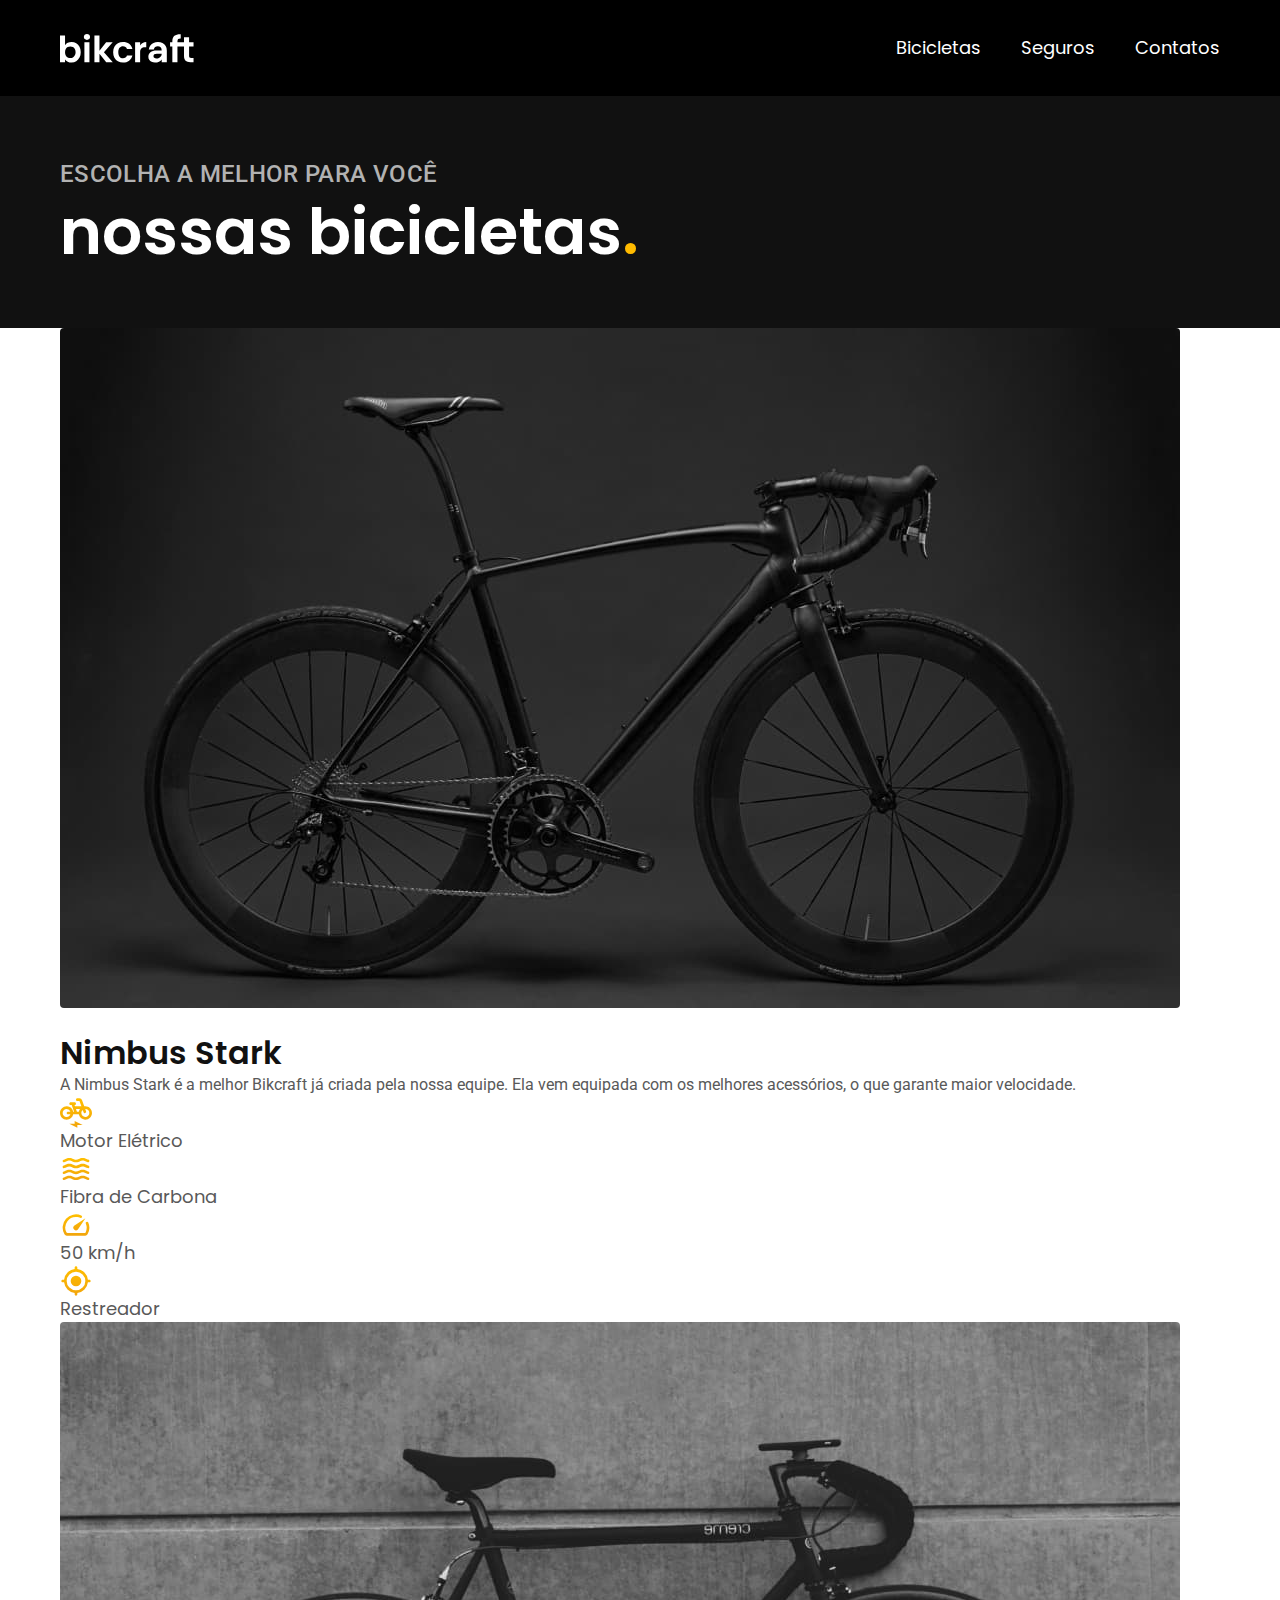
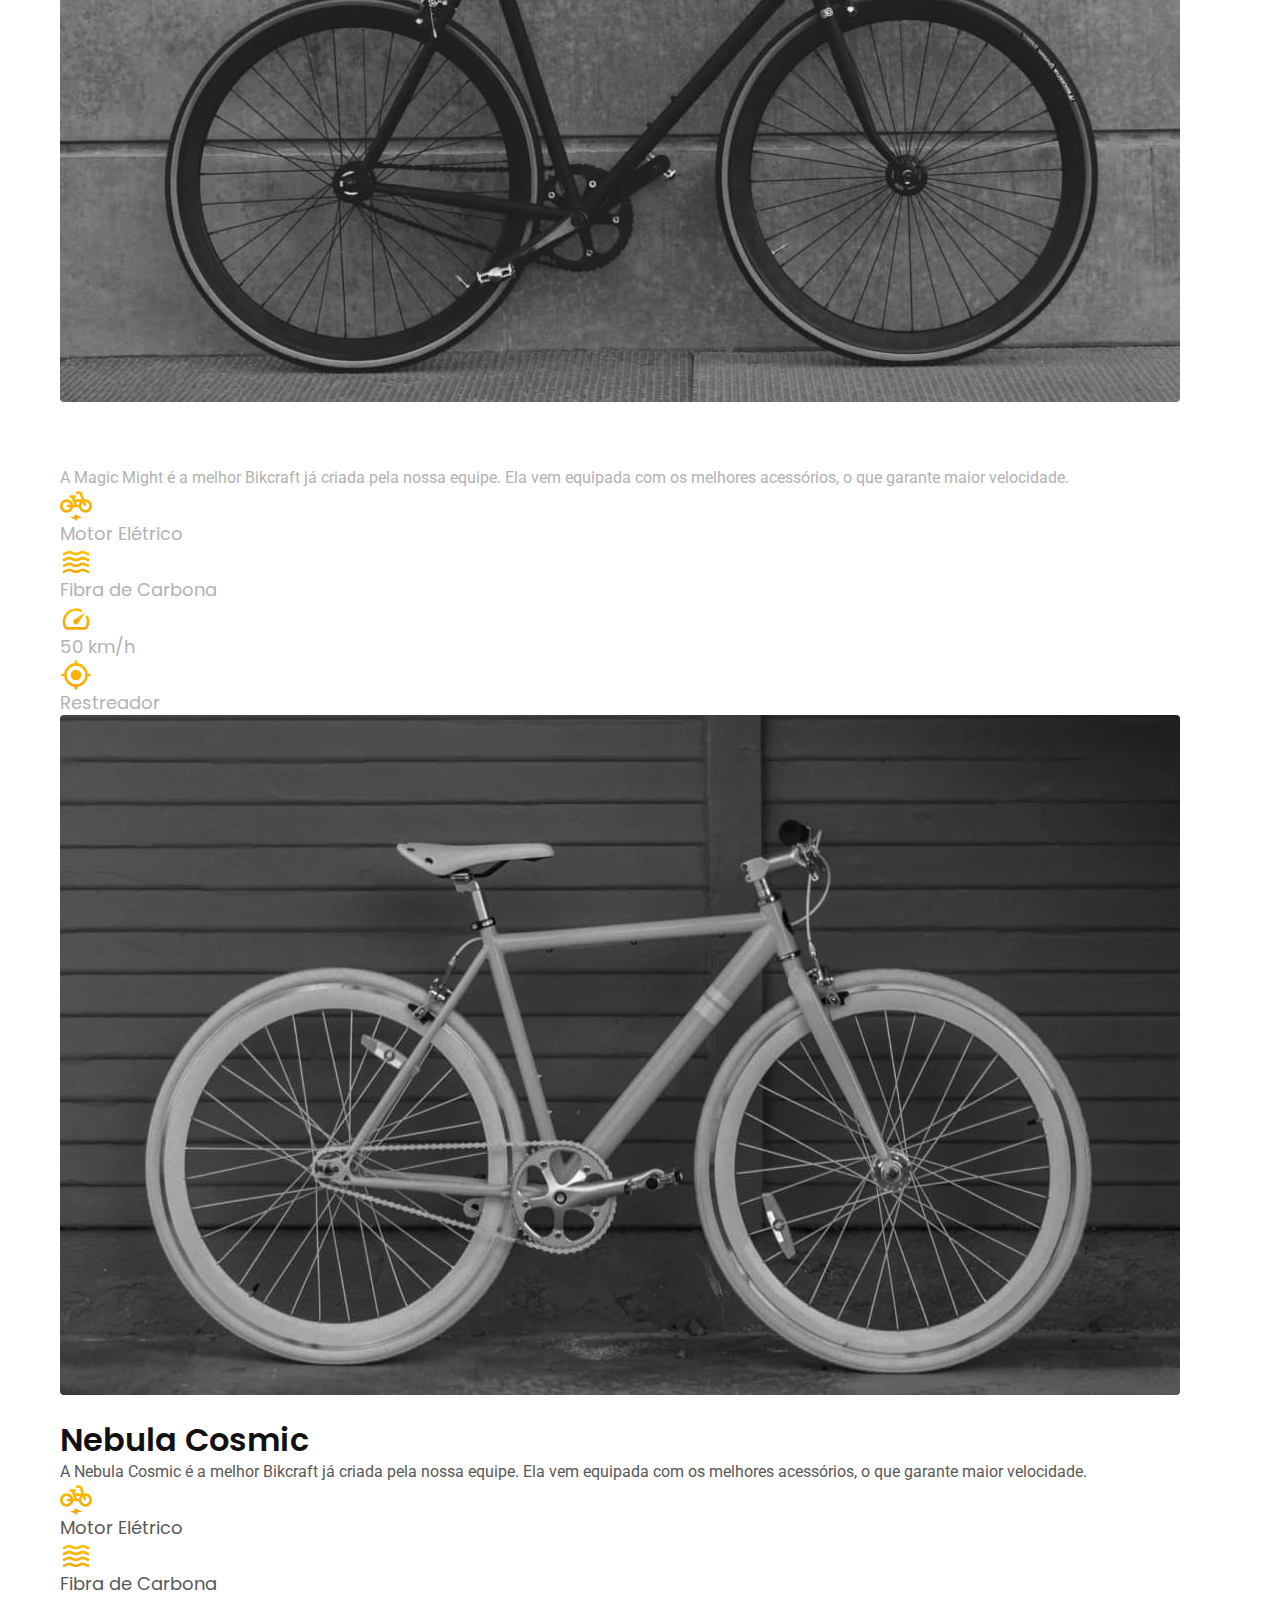
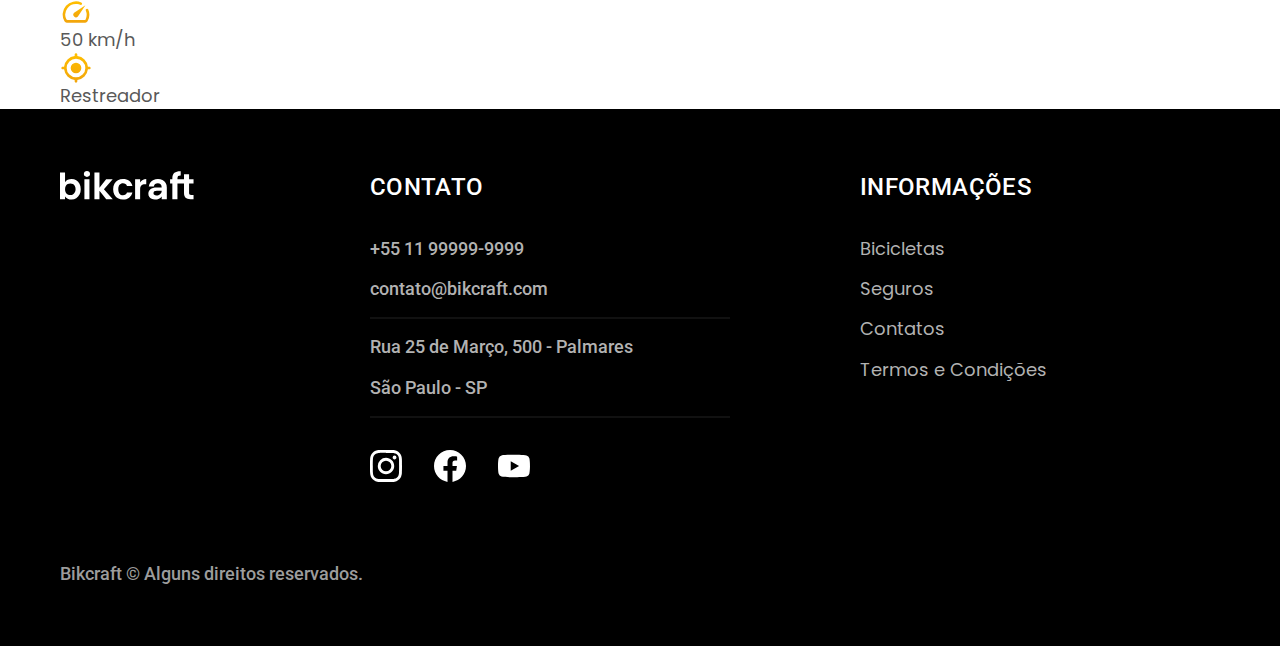
==== bicicletas.html @ e934ef9c "pagina das bicicletas" ====
<!DOCTYPE html>
<html lang="pt-BR">

<head>
  <meta charset="UTF-8">
  <meta name="viewport" content="width=device-width, initial-scale=1.0">

  <title>Bicicletas | Bikcraft</title>
  <meta name="description" content="Seleção de bicicletas bikcraft">

  <link rel="stylesheet" href="./css/style.css">

  <link rel="preconnect" href="https://fonts.googleapis.com">
  <link rel="preconnect" href="https://fonts.gstatic.com" crossorigin>
  <link href="https://fonts.googleapis.com/css2?family=Merriweather:ital,wght@1,900&family=Poppins:wght@400;600&family=Roboto:wght@400;500&display=swap" rel="stylesheet">

</head>

<body id="bicicletas">
  <header class="header-bg">
    <div class="header container">
      <a href="./">
        <img src="./img/bikcraft.svg" alt="Bikcraft">
      </a>
      <nav aria-label="primaria">
        <ul class="header-menu font-1-m cor-0">
          <li><a href="./bicicletas.html">Bicicletas</a></li>
          <li><a href="./seguros.html">Seguros</a></li>
          <li><a href="./contato.html">Contatos</a></li>
        </ul>
      </nav>
    </div>
  </header>

  <main>
    <div class="titulo-bg">
      <div class="titulo container">
        <p class="font-2-l-b cor-5">Escolha a melhor para você</p>
        <h1 class="font-1-xxl cor-0">nossas bicicletas<span class="cor-p1">.</span> </h1>
      </div>
    </div>

    <!-- 1 -->
    <div class="bicicletas-bg">
      <div class="bicicletas container">
        <div class="bicicletas-imagem">
          <img src="./img/bicicletas/nimbus.jpg" alt="bicicleta preta">
          <span class="font-2-m cor-0">R$ 4999</span>
        </div>
        <div class="bicicletas-conteudo">
          <h2 class="font-1-xl">Nimbus Stark</h2>
          <p class="font-2-s cor-8">A Nimbus Stark é a melhor Bikcraft já criada pela nossa equipe. Ela vem equipada com os melhores acessórios, o que garante maior velocidade.</p>
          <ul class="font-1-m cor-8">
            <li>
              <img src="./img/icones/eletrica.svg" alt="">
              Motor Elétrico
            </li>
            <li>
              <img src="./img/icones/carbono.svg" alt="">
              Fibra de Carbona
            </li>
            <li>
              <img src="./img/icones/velocidade.svg" alt="">
              50 km/h
            </li>
            <li>
              <img src="./img/icones/rastreador.svg" alt="">
              Restreador
            </li>
          </ul>
        </div>
      </div>
    </div>
    <!-- 2 -->
    <div class="bicicletas-bg">
      <div class="bicicletas container">
        <div class="bicicletas-imagem">
          <img src="./img/bicicletas/magic.jpg" alt="bicicleta preta">
          <span class="font-2-m cor-0">R$ 3999</span>
        </div>
        <div class="bicicletas-conteudo">
          <h2 class="font-1-xl cor-0">Magic Might</h2>
          <p class="font-2-s cor-5">A Magic Might é a melhor Bikcraft já criada pela nossa equipe. Ela vem equipada com os melhores acessórios, o que garante maior velocidade.</p>
          <ul class="font-1-m cor-5">
            <li>
              <img src="./img/icones/eletrica.svg" alt="">
              Motor Elétrico
            </li>
            <li>
              <img src="./img/icones/carbono.svg" alt="">
              Fibra de Carbona
            </li>
            <li>
              <img src="./img/icones/velocidade.svg" alt="">
              50 km/h
            </li>
            <li>
              <img src="./img/icones/rastreador.svg" alt="">
              Restreador
            </li>
          </ul>
        </div>
      </div>
    </div>
    <!-- 3 -->
    <div class="bicicletas-bg">
      <div class="bicicletas container">
        <div class="bicicletas-imagem">
          <img src="./img/bicicletas/nebula.jpg" alt="bicicleta preta">
          <span class="font-2-m cor-0">R$ 2999</span>
        </div>
        <div class="bicicletas-conteudo">
          <h2 class="font-1-xl">Nebula Cosmic</h2>
          <p class="font-2-s cor-8">A Nebula Cosmic é a melhor Bikcraft já criada pela nossa equipe. Ela vem equipada com os melhores acessórios, o que garante maior velocidade.</p>
          <ul class="font-1-m cor-8">
            <li>
              <img src="./img/icones/eletrica.svg" alt="">
              Motor Elétrico
            </li>
            <li>
              <img src="./img/icones/carbono.svg" alt="">
              Fibra de Carbona
            </li>
            <li>
              <img src="./img/icones/velocidade.svg" alt="">
              50 km/h
            </li>
            <li>
              <img src="./img/icones/rastreador.svg" alt="">
              Restreador
            </li>
          </ul>
        </div>
      </div>
    </div>

  </main>

  <footer class="footer-bg">
    <div class="footer container">
      <img src="./img/bikcraft.svg" alt="bikcraft">
      <div class="footer-contato">
        <h3 class="font-2-l-b cor-0">Contato</h3>
        <ul class="font-2-m cor-5">
          <li><a href="tel:+5511999999999">+55 11 99999-9999</a></li>
          <li><a href="mailto:contato@bikcraft.com">contato@bikcraft.com</a></li>
          <li>Rua 25 de Março, 500 - Palmares</li>
          <li>São Paulo - SP</li>
        </ul>
        <div class="footer-redes">
          <a href="./">
            <img src="./img/redes/instagram.svg" alt="Instagram">
          </a>
          <a href="./">
            <img src="./img/redes/facebook.svg" alt="Facebook">
          </a>
          <a href="./">
            <img src="./img/redes/youtube.svg" alt="Youtube">
          </a>
        </div>
      </div>
      <div class="footer-informacoes">
        <h3 class="font-2-l-b cor-0">Informações</h3>
        <nav>
          <ul class="font-1-m cor-5">
            <li><a href="./bicicletas.html">Bicicletas</a></li>
            <li><a href="./seguros.html">Seguros</a></li>
            <li><a href="./contato.html">Contatos</a></li>
            <li><a href="./termos.html">Termos e Condições</a></li>
          </ul>
        </nav>
      </div>
      <p class="footer-copy font-2-m cor-6">Bikcraft © Alguns direitos reservados.</p>
    </div>
  </footer>
</body>
---- css/style.css ----
@import './global/global.css';
@import './utilidades/tipografia.css';
@import './utilidades/cores.css';

@import './global/header.css';
@import './global/footer.css';

/* Utilidades */
@import './utilidades/componentes.css';

/* Home */
@import './home/introducao.css';
@import './home/tecnologia.css';
@import './home/parceiros.css';
@import './home/depoimento.css';

/* Bicicletas */
@import './bicicletas/bicicletas-lista.css';
@import './bicicletas/bicicletas.css';

/* Seguros */
@import './seguros/seguros.css';

/* Termos */
@import './termos/termos.css';
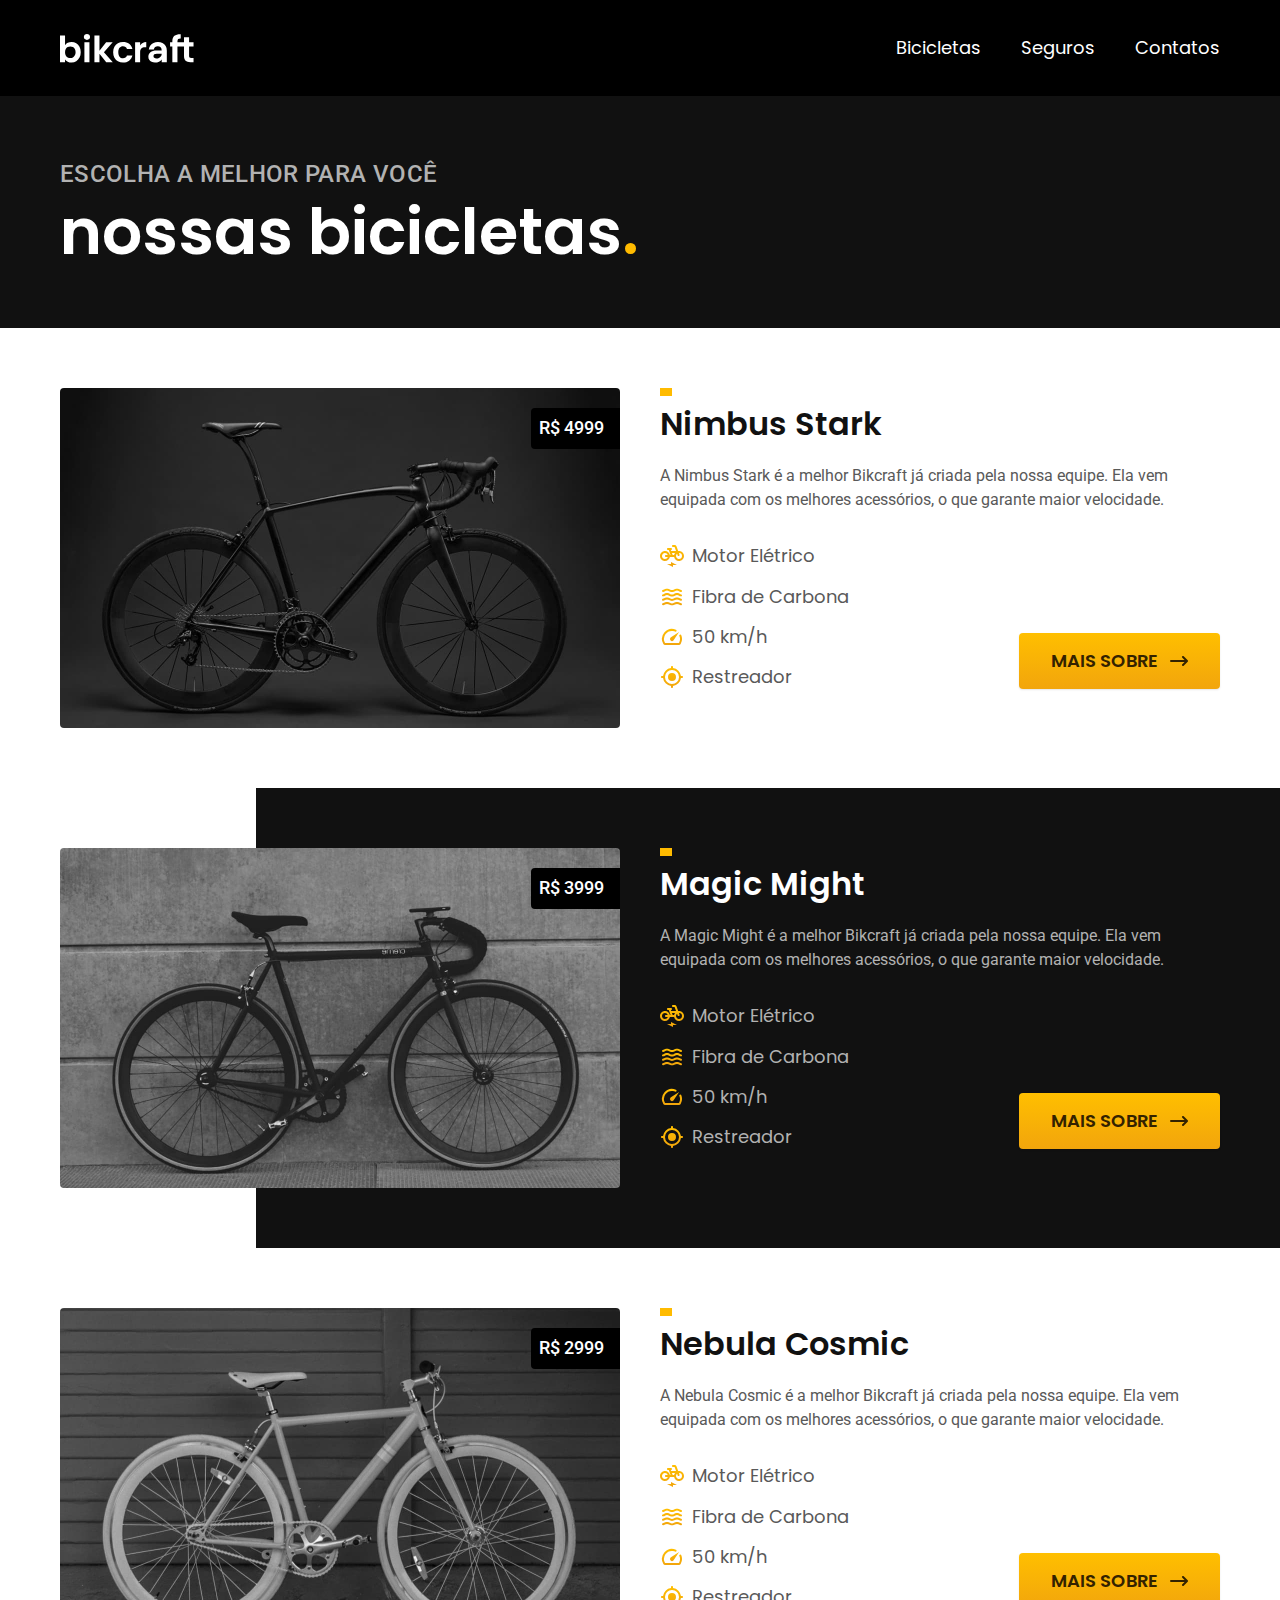
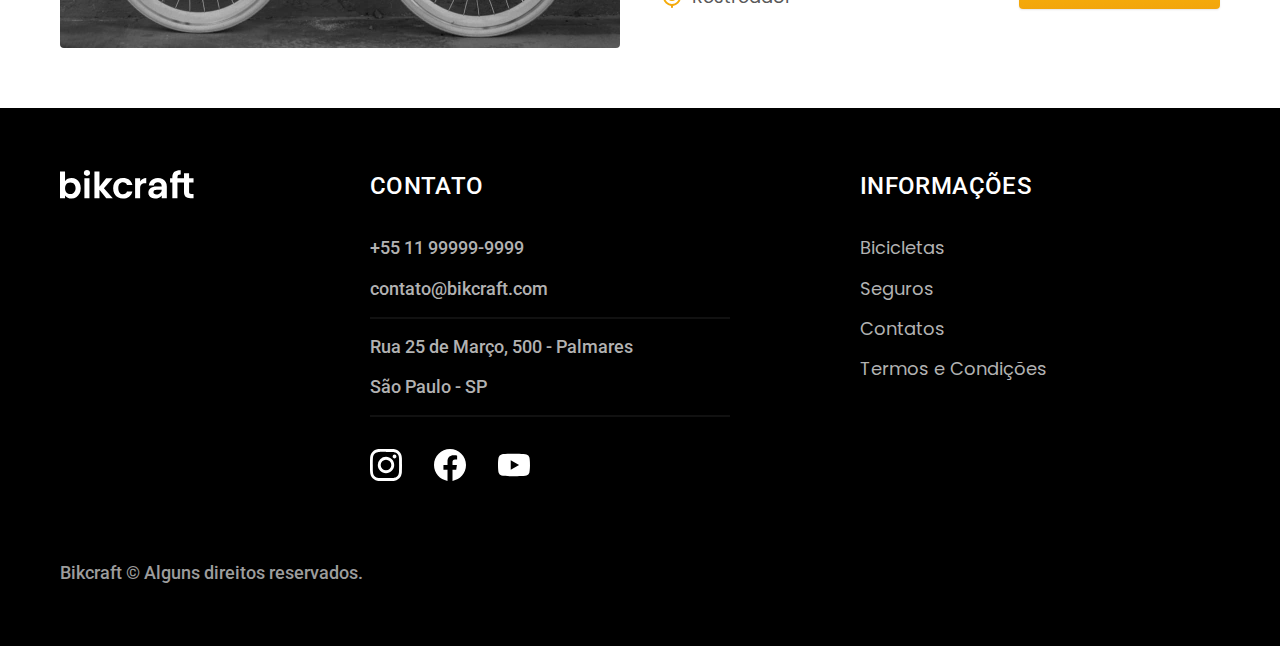
==== commit f7ba1300: "pagina das bicicletas" ====
--- a/bicicletas.html
+++ b/bicicletas.html
@@ -41,34 +41,33 @@
     </div>
 
     <!-- 1 -->
-    <div class="bicicletas-bg">
-      <div class="bicicletas container">
-        <div class="bicicletas-imagem">
-          <img src="./img/bicicletas/nimbus.jpg" alt="bicicleta preta">
-          <span class="font-2-m cor-0">R$ 4999</span>
-        </div>
-        <div class="bicicletas-conteudo">
-          <h2 class="font-1-xl">Nimbus Stark</h2>
-          <p class="font-2-s cor-8">A Nimbus Stark é a melhor Bikcraft já criada pela nossa equipe. Ela vem equipada com os melhores acessórios, o que garante maior velocidade.</p>
-          <ul class="font-1-m cor-8">
-            <li>
-              <img src="./img/icones/eletrica.svg" alt="">
-              Motor Elétrico
-            </li>
-            <li>
-              <img src="./img/icones/carbono.svg" alt="">
-              Fibra de Carbona
-            </li>
-            <li>
-              <img src="./img/icones/velocidade.svg" alt="">
-              50 km/h
-            </li>
-            <li>
-              <img src="./img/icones/rastreador.svg" alt="">
-              Restreador
-            </li>
-          </ul>
-        </div>
+    <div class="bicicletas container">
+      <div class="bicicletas-imagem">
+        <img src="./img/bicicletas/nimbus.jpg" alt="bicicleta preta">
+        <span class="font-2-m cor-0">R$ 4999</span>
+      </div>
+      <div class="bicicletas-conteudo">
+        <h2 class="font-1-xl">Nimbus Stark</h2>
+        <p class="font-2-s cor-8">A Nimbus Stark é a melhor Bikcraft já criada pela nossa equipe. Ela vem equipada com os melhores acessórios, o que garante maior velocidade.</p>
+        <ul class="font-1-m cor-8">
+          <li>
+            <img src="./img/icones/eletrica.svg" alt="">
+            Motor Elétrico
+          </li>
+          <li>
+            <img src="./img/icones/carbono.svg" alt="">
+            Fibra de Carbona
+          </li>
+          <li>
+            <img src="./img/icones/velocidade.svg" alt="">
+            50 km/h
+          </li>
+          <li>
+            <img src="./img/icones/rastreador.svg" alt="">
+            Restreador
+          </li>
+        </ul>
+        <a class="botao seta" href="./bicicletas/nimbus.html">Mais Sobre</a>
       </div>
     </div>
     <!-- 2 -->
@@ -99,41 +98,40 @@
               Restreador
             </li>
           </ul>
+          <a class="botao seta" href="./bicicletas/magic.html">Mais Sobre</a>
         </div>
       </div>
     </div>
     <!-- 3 -->
-    <div class="bicicletas-bg">
-      <div class="bicicletas container">
-        <div class="bicicletas-imagem">
-          <img src="./img/bicicletas/nebula.jpg" alt="bicicleta preta">
-          <span class="font-2-m cor-0">R$ 2999</span>
-        </div>
-        <div class="bicicletas-conteudo">
-          <h2 class="font-1-xl">Nebula Cosmic</h2>
-          <p class="font-2-s cor-8">A Nebula Cosmic é a melhor Bikcraft já criada pela nossa equipe. Ela vem equipada com os melhores acessórios, o que garante maior velocidade.</p>
-          <ul class="font-1-m cor-8">
-            <li>
-              <img src="./img/icones/eletrica.svg" alt="">
-              Motor Elétrico
-            </li>
-            <li>
-              <img src="./img/icones/carbono.svg" alt="">
-              Fibra de Carbona
-            </li>
-            <li>
-              <img src="./img/icones/velocidade.svg" alt="">
-              50 km/h
-            </li>
-            <li>
-              <img src="./img/icones/rastreador.svg" alt="">
-              Restreador
-            </li>
-          </ul>
-        </div>
+    <div class="bicicletas container">
+      <div class="bicicletas-imagem">
+        <img src="./img/bicicletas/nebula.jpg" alt="bicicleta preta">
+        <span class="font-2-m cor-0">R$ 2999</span>
+      </div>
+      <div class="bicicletas-conteudo">
+        <h2 class="font-1-xl">Nebula Cosmic</h2>
+        <p class="font-2-s cor-8">A Nebula Cosmic é a melhor Bikcraft já criada pela nossa equipe. Ela vem equipada com os melhores acessórios, o que garante maior velocidade.</p>
+        <ul class="font-1-m cor-8">
+          <li>
+            <img src="./img/icones/eletrica.svg" alt="">
+            Motor Elétrico
+          </li>
+          <li>
+            <img src="./img/icones/carbono.svg" alt="">
+            Fibra de Carbona
+          </li>
+          <li>
+            <img src="./img/icones/velocidade.svg" alt="">
+            50 km/h
+          </li>
+          <li>
+            <img src="./img/icones/rastreador.svg" alt="">
+            Restreador
+          </li>
+        </ul>
+        <a class="botao seta" href="./bicicletas/nebula.html">Mais Sobre</a>
       </div>
     </div>
-
   </main>
 
   <footer class="footer-bg">
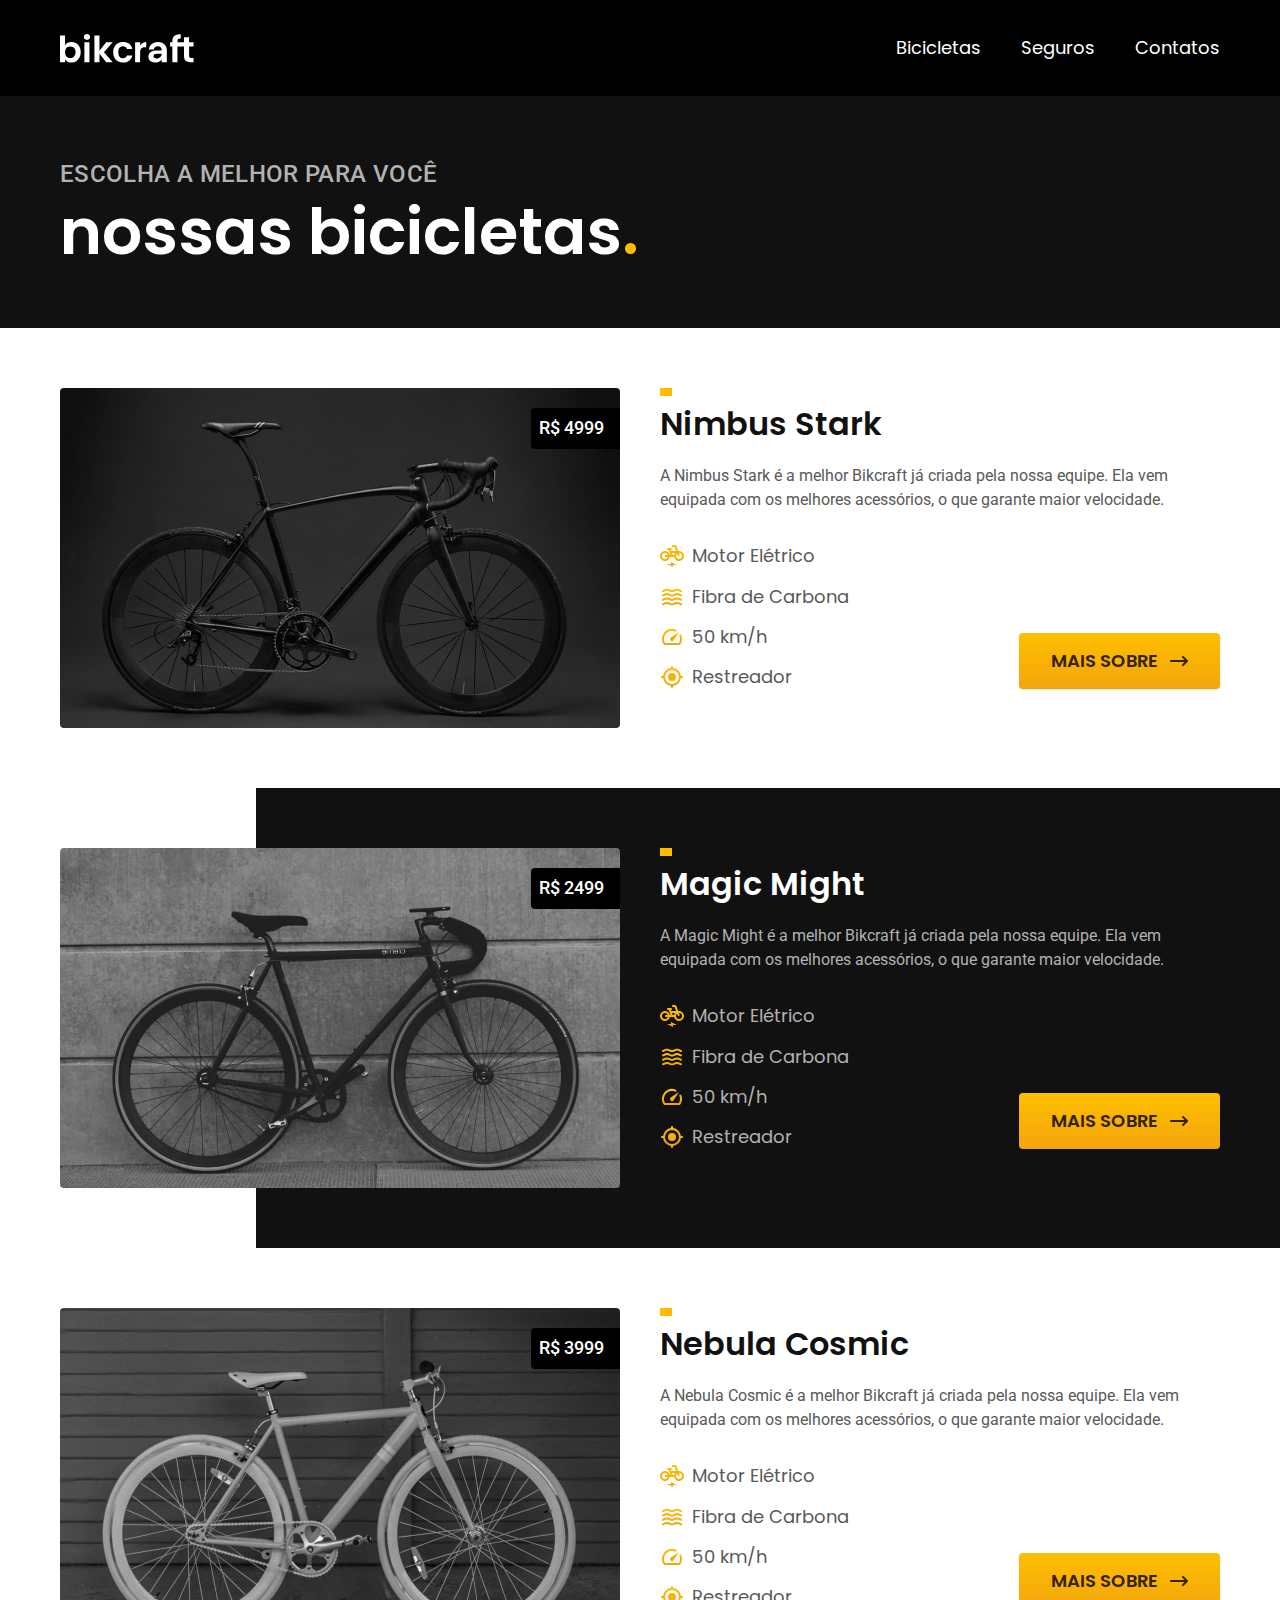
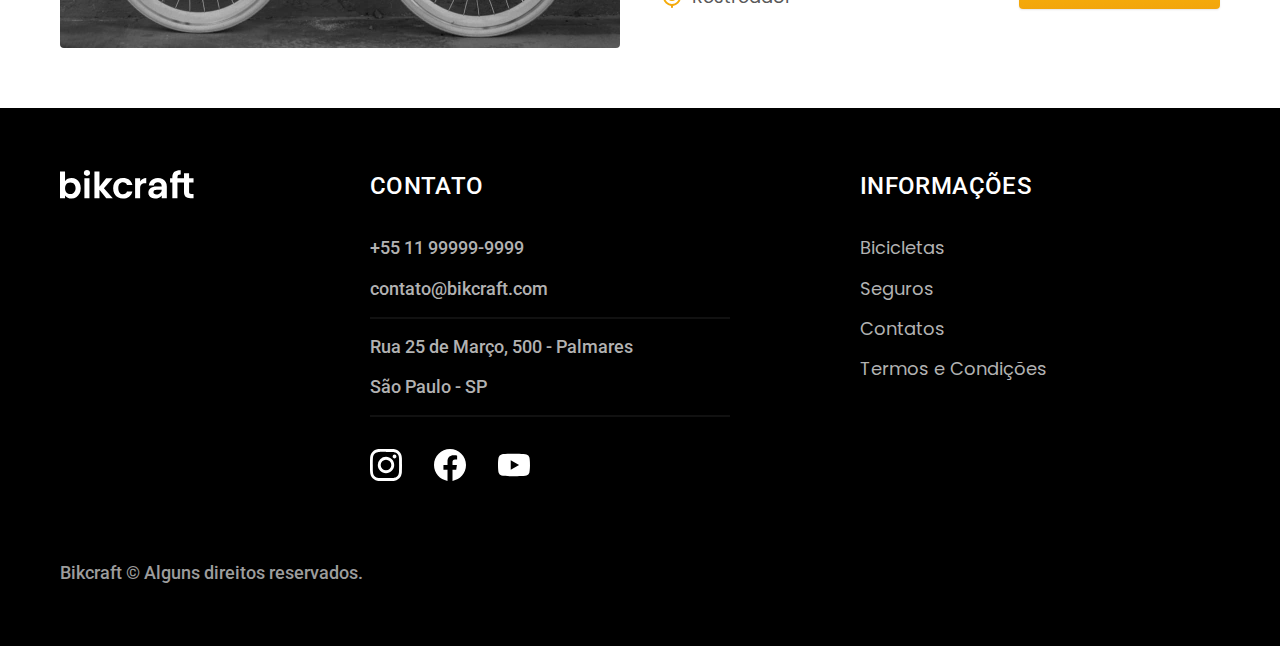
==== commit 18090e2c: "paginas das bicicletas" ====
--- a/bicicletas.html
+++ b/bicicletas.html
@@ -75,7 +75,7 @@
       <div class="bicicletas container">
         <div class="bicicletas-imagem">
           <img src="./img/bicicletas/magic.jpg" alt="bicicleta preta">
-          <span class="font-2-m cor-0">R$ 3999</span>
+          <span class="font-2-m cor-0">R$ 2499</span>
         </div>
         <div class="bicicletas-conteudo">
           <h2 class="font-1-xl cor-0">Magic Might</h2>
@@ -106,7 +106,7 @@
     <div class="bicicletas container">
       <div class="bicicletas-imagem">
         <img src="./img/bicicletas/nebula.jpg" alt="bicicleta preta">
-        <span class="font-2-m cor-0">R$ 2999</span>
+        <span class="font-2-m cor-0">R$ 3999</span>
       </div>
       <div class="bicicletas-conteudo">
         <h2 class="font-1-xl">Nebula Cosmic</h2>
--- a/css/style.css
+++ b/css/style.css
@@ -18,8 +18,13 @@
 @import './bicicletas/bicicletas-lista.css';
 @import './bicicletas/bicicletas.css';
 
+/* Bicicleta */
+@import './bicicleta/bicicleta.css';
+
 /* Seguros */
 @import './seguros/seguros.css';
+@import './seguros/vantagens.css';
+@import './seguros/perguntas.css';
 
 /* Termos */
 @import './termos/termos.css';
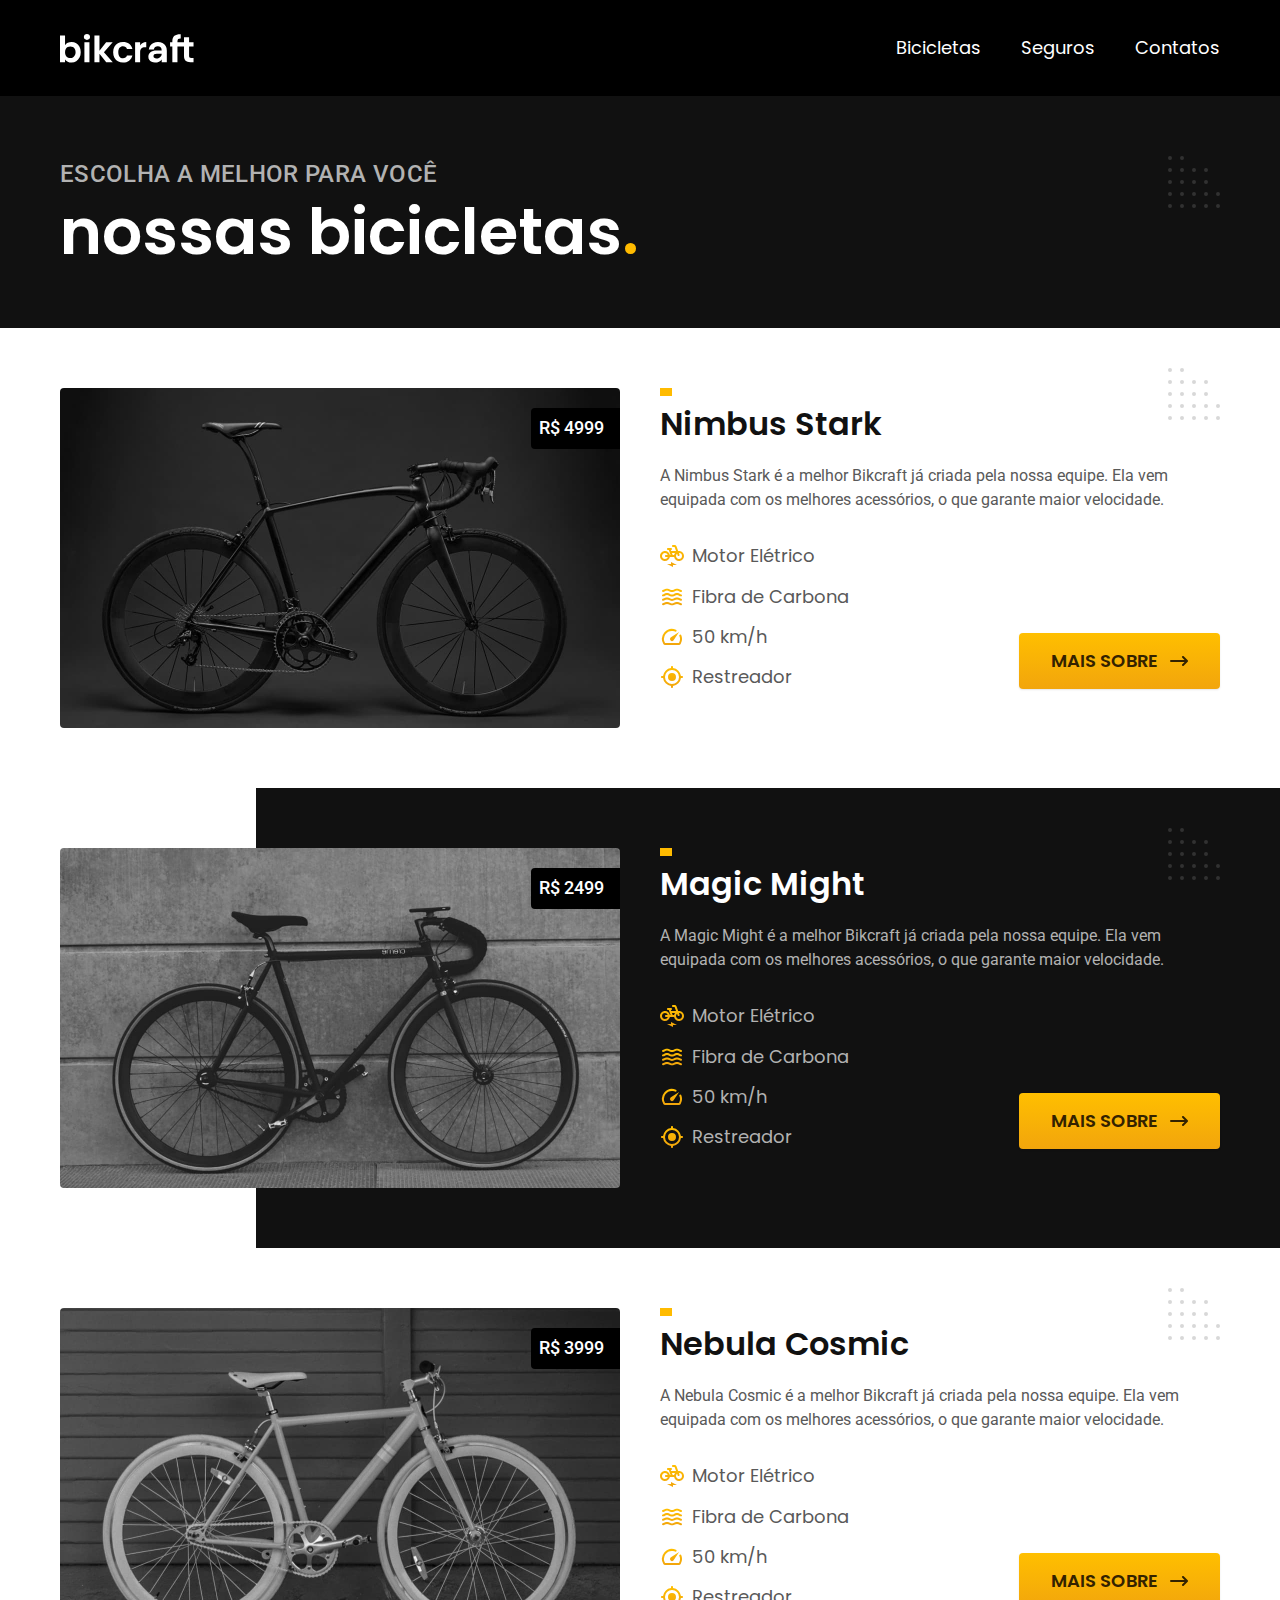
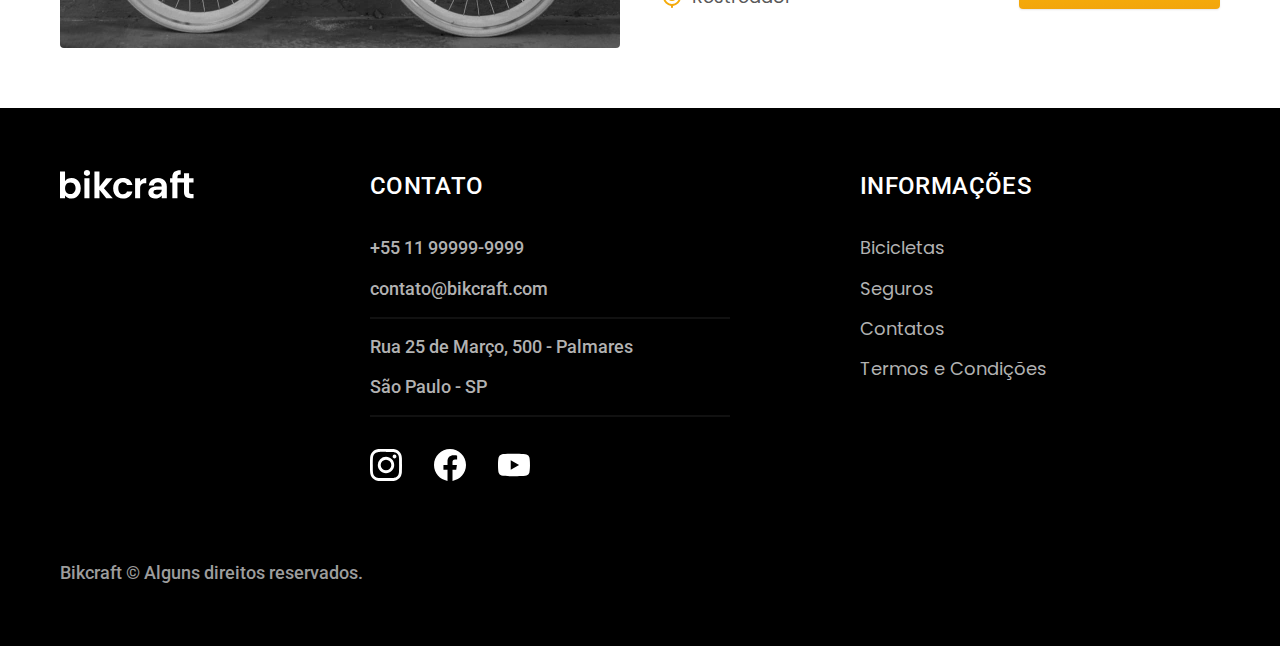
==== commit 2a3444dc: "finalização projeto - orçamentos e otimizações" ====
--- a/bicicletas.html
+++ b/bicicletas.html
@@ -8,6 +8,7 @@
   <title>Bicicletas | Bikcraft</title>
   <meta name="description" content="Seleção de bicicletas bikcraft">
 
+  <link rel="preload" href="./css/style.css" as="style">
   <link rel="stylesheet" href="./css/style.css">
 
   <link rel="preconnect" href="https://fonts.googleapis.com">
--- a/css/style.css
+++ b/css/style.css
@@ -7,6 +7,7 @@
 
 /* Utilidades */
 @import './utilidades/componentes.css';
+@import './utilidades/formulario.css';
 
 /* Home */
 @import './home/introducao.css';
@@ -20,11 +21,19 @@
 
 /* Bicicleta */
 @import './bicicleta/bicicleta.css';
+@import './bicicleta/seguro.css';
 
 /* Seguros */
 @import './seguros/seguros.css';
 @import './seguros/vantagens.css';
 @import './seguros/perguntas.css';
 
+/* Contato */
+@import './contato/contato.css';
+@import './contato/lojas.css';
+
+/* Orçamento */
+@import './orcamento/orcamento.css';
+
 /* Termos */
 @import './termos/termos.css';
--- a/css/style.css
+++ b/css/style.css
@@ -7,6 +7,7 @@
 
 /* Utilidades */
 @import './utilidades/componentes.css';
+@import './utilidades/formulario.css';
 
 /* Home */
 @import './home/introducao.css';
@@ -20,11 +21,19 @@
 
 /* Bicicleta */
 @import './bicicleta/bicicleta.css';
+@import './bicicleta/seguro.css';
 
 /* Seguros */
 @import './seguros/seguros.css';
 @import './seguros/vantagens.css';
 @import './seguros/perguntas.css';
 
+/* Contato */
+@import './contato/contato.css';
+@import './contato/lojas.css';
+
+/* Orçamento */
+@import './orcamento/orcamento.css';
+
 /* Termos */
 @import './termos/termos.css';
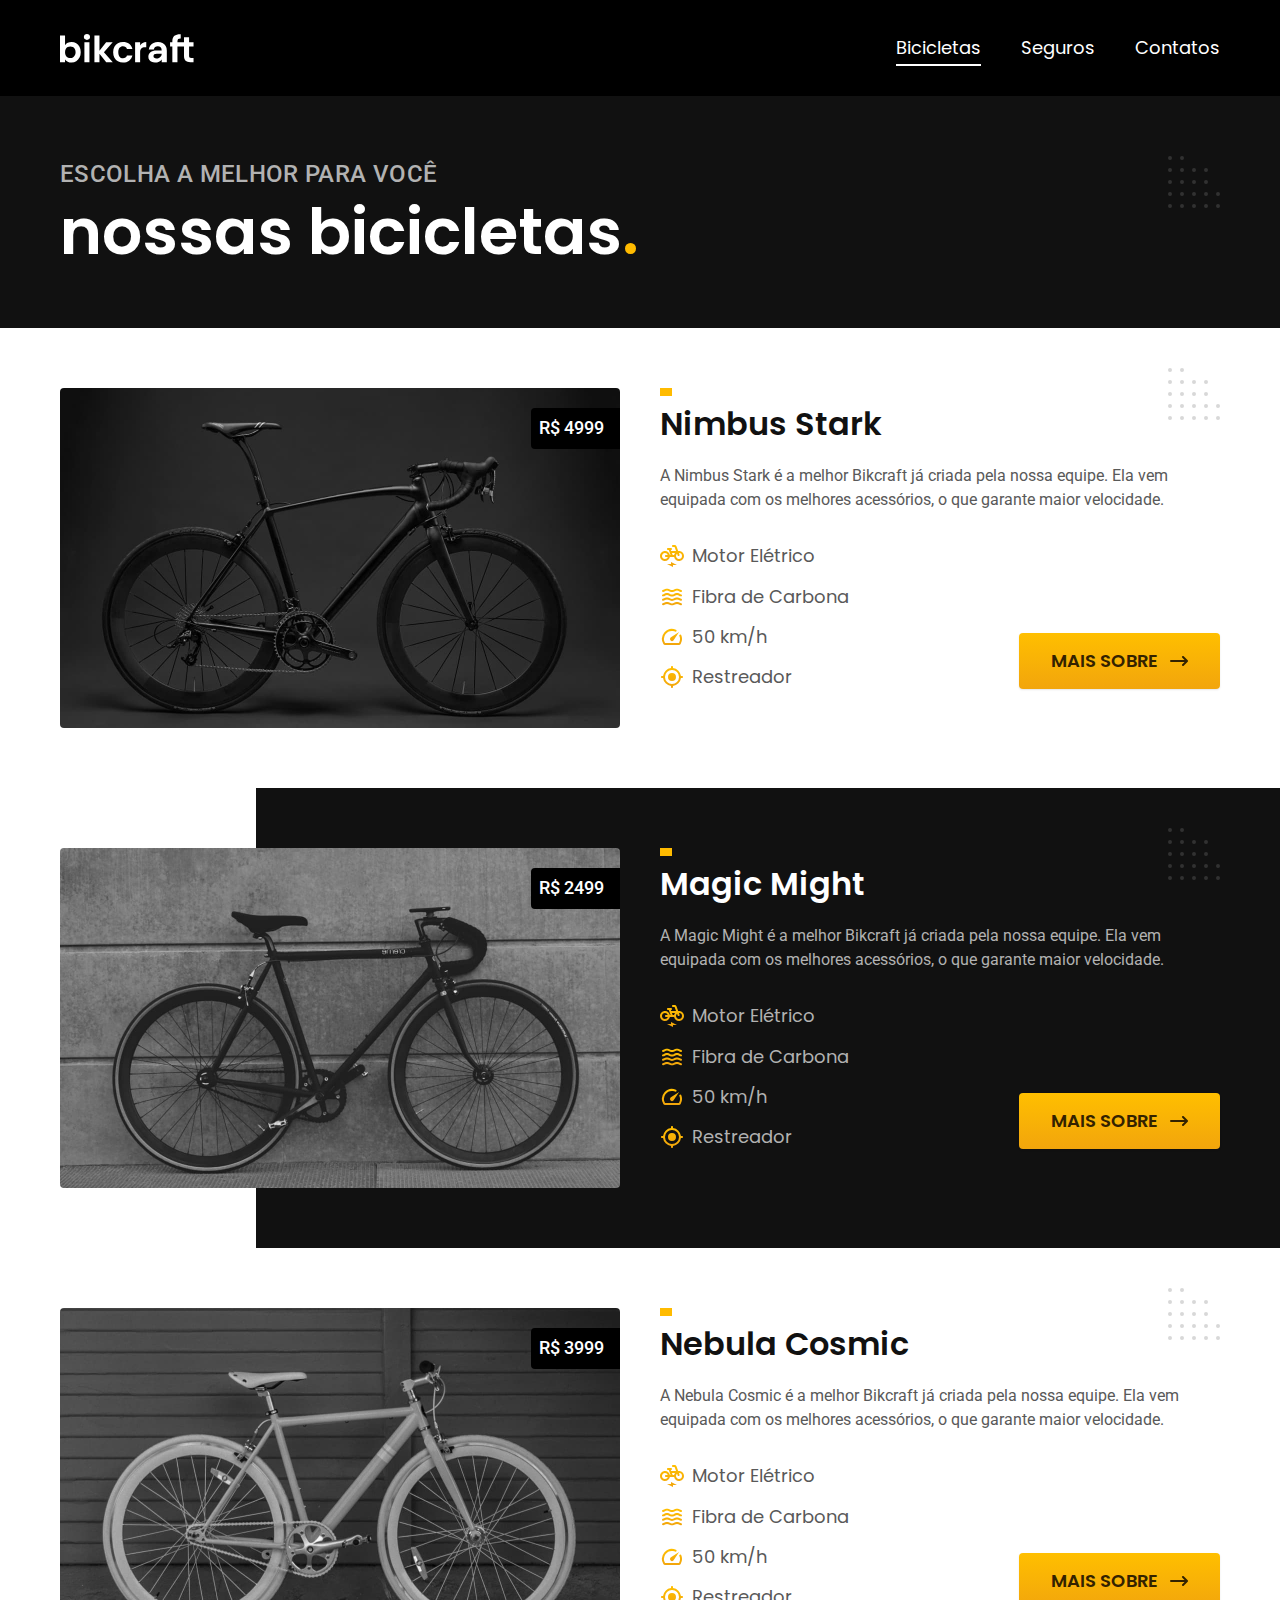
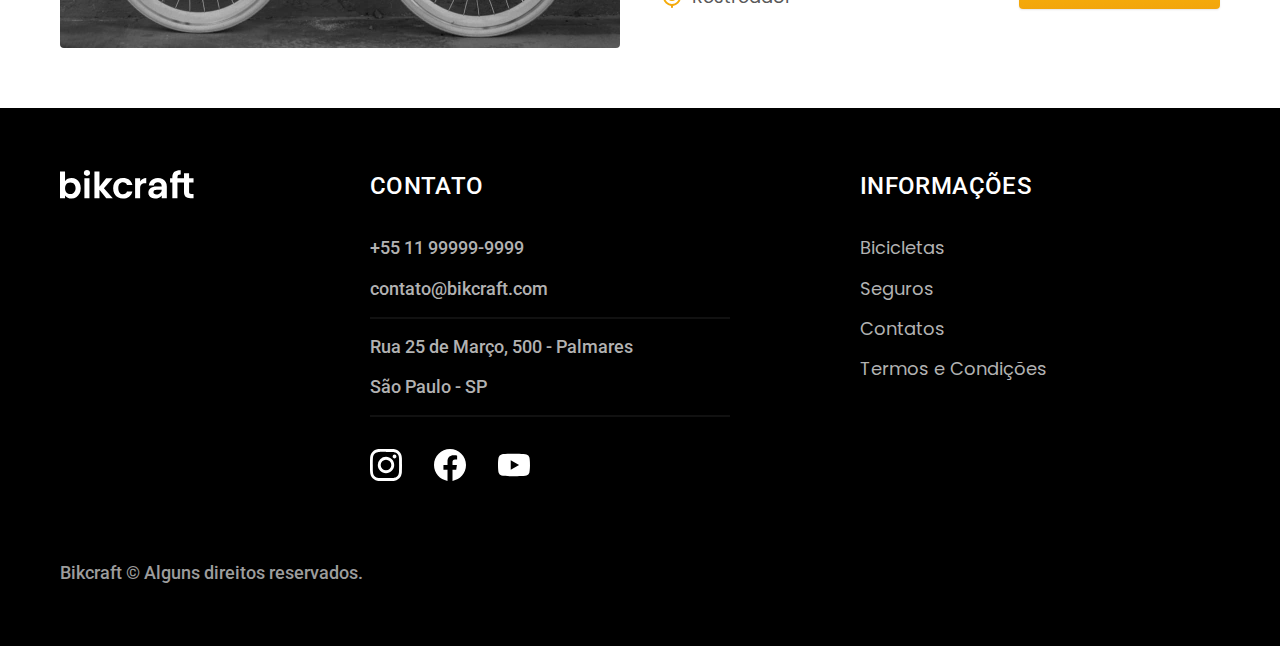
==== commit 0bab9502: "atualização do projeto: adicinado logica js" ====
--- a/bicicletas.html
+++ b/bicicletas.html
@@ -15,6 +15,7 @@
   <link rel="preconnect" href="https://fonts.gstatic.com" crossorigin>
   <link href="https://fonts.googleapis.com/css2?family=Merriweather:ital,wght@1,900&family=Poppins:wght@400;600&family=Roboto:wght@400;500&display=swap" rel="stylesheet">
 
+  <script>document.documentElement.classList.add('js');</script>
 </head>
 
 <body id="bicicletas">
@@ -35,7 +36,7 @@
 
   <main>
     <div class="titulo-bg">
-      <div class="titulo container">
+      <div class="titulo container" data-anime="200">
         <p class="font-2-l-b cor-5">Escolha a melhor para você</p>
         <h1 class="font-1-xxl cor-0">nossas bicicletas<span class="cor-p1">.</span> </h1>
       </div>
@@ -172,4 +173,6 @@
       <p class="footer-copy font-2-m cor-6">Bikcraft © Alguns direitos reservados.</p>
     </div>
   </footer>
+  <script src="./js/plugins/simple-anime.js"></script>
+  <script src="./js/script.js"></script>
 </body>--- a/css/style.css
+++ b/css/style.css
@@ -1,6 +1,7 @@
 @import './global/global.css';
 @import './utilidades/tipografia.css';
 @import './utilidades/cores.css';
+@import './utilidades/animacao.css';
 
 @import './global/header.css';
 @import './global/footer.css';
--- a/css/style.css
+++ b/css/style.css
@@ -1,6 +1,7 @@
 @import './global/global.css';
 @import './utilidades/tipografia.css';
 @import './utilidades/cores.css';
+@import './utilidades/animacao.css';
 
 @import './global/header.css';
 @import './global/footer.css';
